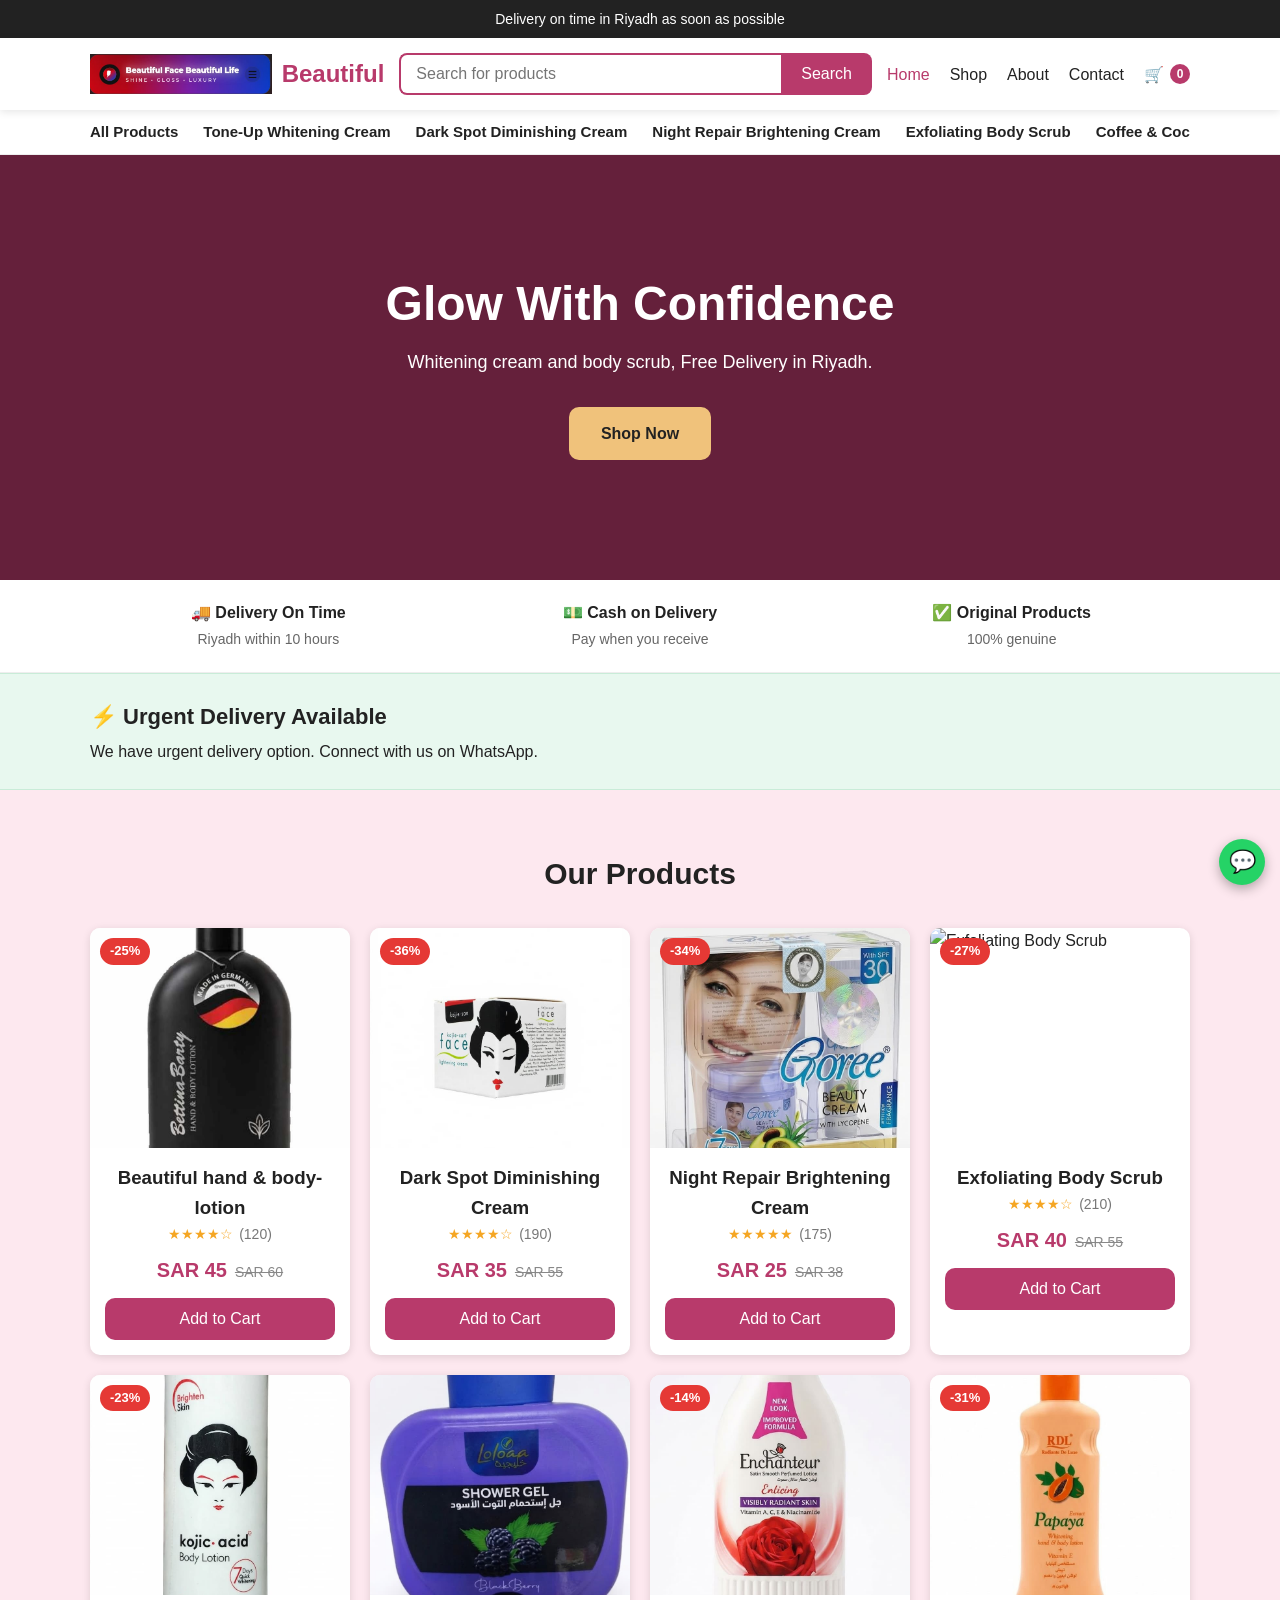
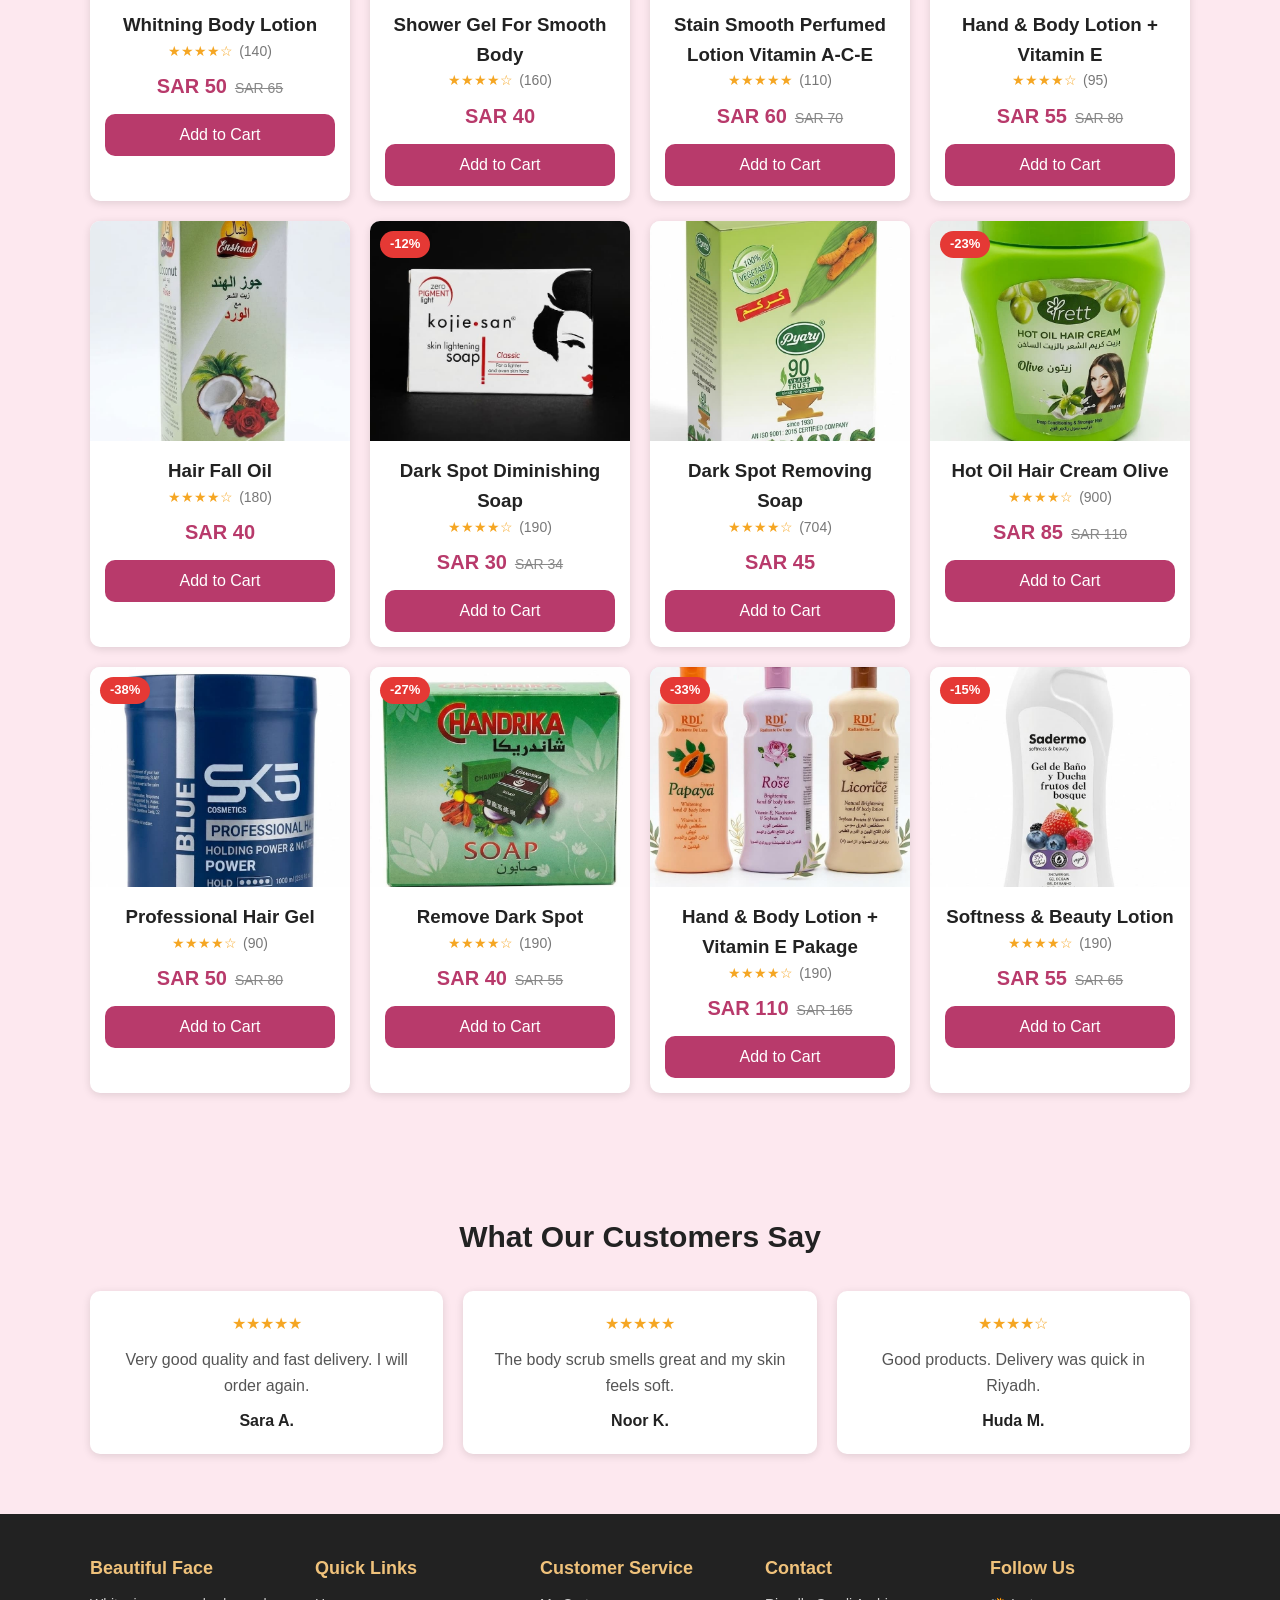
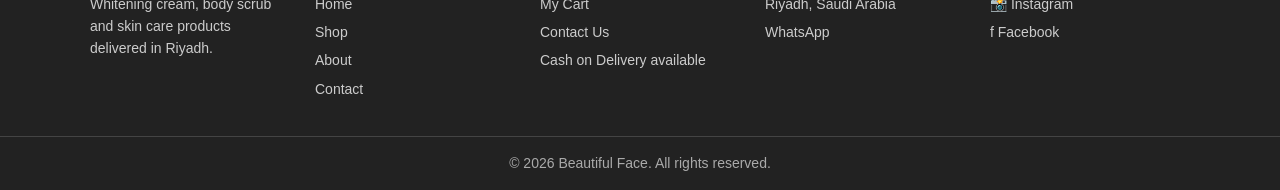
==== index.html @ 95f6a3e5 "Add files via upload" ====
<!doctype html>
<html lang="en">
  <head>
    <meta charset="UTF-8" />
    <meta name="viewport" content="width=device-width, initial-scale=1.0" />
    <meta name="description" content="Buy whitening cream and body scrub." />
    <title>Beautiful Face | Home</title>
    <link rel="icon" href="photos/logo.jpeg" />
    <meta name="theme-color" content="#b83a6b" />
    <link rel="stylesheet" href="style.css" />
    <meta property="og:type" content="website" />
    <meta property="og:title" content="Beautiful Face | Skin Care in Riyadh" />
    <meta
      property="og:description"
      content="Whitening cream, body scrub and hair care. Free delivery in Riyadh and Cash on Delivery."
    />
    <meta
      property="og:image"
      content="https://wasift22.github.io/saudiproperty/pictures/hero.jpeg"
    />
    <meta
      property="og:url"
      content="https://wasift22.github.io/saudiproperty/"
    />
  </head>
  <body>
    <div class="top-bar">Delivery on time in Riyadh as soon as possible</div>

    <header class="site-header">
      <div class="container header-inner">
        <a href="index.html" class="logo">
          <img src="photos/logo.jpeg" alt="Beautiful Face" />
          <span>Beautiful</span>
        </a>

        <button
          class="menu-toggle"
          type="button"
          aria-label="Open menu"
          aria-expanded="false"
        >
          ☰
        </button>

        <form class="search-box" action="shop.html">
          <input
            type="search"
            name="q"
            list="product-names"
            placeholder="Search for products"
            aria-label="Search"
          />
          <datalist id="product-names">
            <option value="Tone-Up Whitening Cream"></option>
            <option value="Dark Spot Diminishing Cream"></option>
            <option value="Night Repair Brightening Cream"></option>
            <option value="Exfoliating Body Scrub"></option>
            <option value="Coffee & Cocoa Firming Scrub"></option>
            <option value="Brightening Walnut"></option>
            <option value="Barrier Repair Moisturizer"></option>
            <option value="Anti-Aging & Firming Cream"></option>
            <option value="Hair Fall Oil"></option>
          </datalist>
          <button type="submit">Search</button>
        </form>

        <nav class="nav">
          <a href="index.html" class="active">Home</a>
          <a href="shop.html">Shop</a>
          <a href="about.html">About</a>
          <a href="contact.html">Contact</a>
          <a href="cart.html" class="cart-link"
            >🛒 <span class="cart-count">0</span></a
          >
        </nav>
      </div>
    </header>

    <nav class="category-bar">
      <div class="container category-inner">
        <a href="shop.html">All Products</a>
        <a href="shop.html?q=tone">Tone-Up Whitening Cream</a>
        <a href="shop.html?q=dark%20spot">Dark Spot Diminishing Cream</a>
        <a href="shop.html?q=night">Night Repair Brightening Cream</a>
        <a href="shop.html?q=exfoliating">Exfoliating Body Scrub</a>
        <a href="shop.html?q=coffee">Coffee &amp; Cocoa Firming Scrub</a>
        <a href="shop.html?q=walnut">Brightening Walnut</a>
        <a href="shop.html?q=barrier">Barrier Repair Moisturizer</a>
        <a href="shop.html?q=anti-aging">Anti-Aging &amp; Firming Cream</a>
        <a href="shop.html?q=hair">Hair Fall Oil</a>
        <a href="shop.html?cat=offers">Offers</a>
      </div>
    </nav>

    <main>
      <section class="hero">
        <div class="container">
          <h1>Glow With Confidence</h1>
          <p>Whitening cream and body scrub, Free Delivery in Riyadh.</p>
          <a href="shop.html" class="btn">Shop Now</a>
        </div>
      </section>

      <section class="features">
        <div class="container features-inner">
          <div class="feature">
            <strong>🚚 Delivery On Time</strong>
            <span>Riyadh within 10 hours</span>
          </div>
          <div class="feature">
            <strong>💵 Cash on Delivery</strong>
            <span>Pay when you receive</span>
          </div>
          <div class="feature">
            <strong>✅ Original Products</strong>
            <span>100% genuine</span>
          </div>
        </div>
      </section>

      <section class="urgent">
        <div class="container urgent-inner">
          <div class="urgent-text">
            <h2>⚡ Urgent Delivery Available</h2>
            <p>We have urgent delivery option. Connect with us on WhatsApp.</p>
          </div>
          <!-- <a href="https://wa.me/966576756048?text=Hello%2C%20I%20need%20urgent%20delivery"
             class="btn btn-whatsapp" target="_blank" rel="noopener">
            💬 Chat on WhatsApp
          </a> -->
        </div>
      </section>

      <section class="section">
        <div class="container">
          <h2 class="section-title">Our Products</h2>
          <div class="products" id="product-list"></div>
        </div>
      </section>

      <section class="section reviews">
        <div class="container">
          <h2 class="section-title">What Our Customers Say</h2>

          <div class="review-grid">
            <article class="review-card">
              <div class="stars">★★★★★</div>
              <p>Very good quality and fast delivery. I will order again.</p>
              <strong>Sara A.</strong>
            </article>

            <article class="review-card">
              <div class="stars">★★★★★</div>
              <p>The body scrub smells great and my skin feels soft.</p>
              <strong>Noor K.</strong>
            </article>

            <article class="review-card">
              <div class="stars">★★★★☆</div>
              <p>Good products. Delivery was quick in Riyadh.</p>
              <strong>Huda M.</strong>
            </article>
          </div>
        </div>
      </section>
    </main>

    <footer class="site-footer">
      <div class="container footer-grid">
        <div class="footer-col">
          <h3>Beautiful Face</h3>
          <p>
            Whitening cream, body scrub and skin care products delivered in
            Riyadh.
          </p>
        </div>

        <div class="footer-col">
          <h3>Quick Links</h3>
          <a href="index.html">Home</a>
          <a href="shop.html">Shop</a>
          <a href="about.html">About</a>
          <a href="contact.html">Contact</a>
        </div>

        <div class="footer-col">
          <h3>Customer Service</h3>
          <a href="cart.html">My Cart</a>
          <a href="contact.html">Contact Us</a>
          <p>Cash on Delivery available</p>
        </div>

        <div class="footer-col">
          <h3>Contact</h3>
          <p>Riyadh, Saudi Arabia</p>
          <a href="https://wa.me/966576756048" target="_blank" rel="noopener"
            >WhatsApp</a
          >
        </div>

        <div class="footer-col">
          <h3>Follow Us</h3>
          <a
            href="https://www.instagram.com/beauityy?srtk=cDZua3hvOWFvZWJ0"
            target="_blank"
            rel="noopener"
            >📸 Instagram</a
          >
          <a
            href="https://www.facebook.com/share/19V7PXWZJG/"
            target="_blank"
            rel="noopener"
            >f Facebook</a
          >
        </div>
      </div>

      <div class="footer-bottom">
        <p>© 2026 Beautiful Face. All rights reserved.</p>
      </div>
    </footer>

    <a
      href="https://wa.me/966576756048"
      class="whatsapp-float"
      target="_blank"
      rel="noopener"
      aria-label="Chat on WhatsApp"
      >💬</a
    >

    <script src="products.js"></script>
    <script src="script.js"></script>
  </body>
</html>
---- style.css ----
/* ==========================
   1. VARIABLES
   ========================== */
:root {
    --primary: #b83a6b;
    --accent: #f0c27b;
    --dark: #222;
    --light: #fff5f7;
    --white: #fff;
    --radius: 10px;
    --space: 20px;
}

/* ==========================
   2. RESET
   ========================== */
* {
    margin: 0;
    padding: 0;
    box-sizing: border-box;
}

/* ==========================
   3. BASE
   ========================== */
body {
    font-family: Arial, Helvetica, sans-serif;
    line-height: 1.6;
    color: var(--dark);
    background-color: var(--white);
    min-height: 100vh;
    display: flex;
    flex-direction: column;
}

main {
    flex: 1;
}

img {
    max-width: 100%;
    display: block;
}

a {
    color: inherit;
    text-decoration: none;
}

/* JavaScript se chhupai hui cheez hamesha chhupi rahe */
[hidden] {
    display: none !important;
}

/* ==========================
   4. LAYOUT
   ========================== */
.container {
    width: 90%;
    max-width: 1100px;
    margin: 0 auto;
}

.section {
    padding: 60px 0;
    background-color: #fde8ef;
}

.section-title {
    text-align: center;
    font-size: 30px;
    margin-bottom: 30px;
}

.center-text {
    text-align: center;
    max-width: 700px;
    margin: 0 auto 15px;
}

/* ==========================
   5. BUTTONS
   ========================== */
.btn {
    display: inline-block;
    background-color: var(--primary);
    color: var(--white);
    padding: 12px 24px;
    border-radius: var(--radius);
    transition: 0.3s;
}

.btn:hover {
    opacity: 0.85;
}

button.btn {
    border: none;
    cursor: pointer;
    font-size: 16px;
}

.btn-full {
    display: block;
    width: 100%;
    text-align: center;
    margin-top: 15px;
}

.btn-outline {
    background-color: transparent;
    color: var(--primary);
    border: 2px solid var(--primary);
}

.btn-whatsapp {
    background-color: #25d366;
    color: #fff;
}

/* ==========================
   6. TOP BAR
   ========================== */
.top-bar {
    background-color: var(--dark);
    color: var(--white);
    text-align: center;
    font-size: 14px;
    padding: 8px 10px;
}

/* ==========================
   7. HEADER
   ========================== */
.site-header {
    background-color: var(--white);
    box-shadow: 0 2px 8px rgba(0, 0, 0, 0.1);
    position: sticky;
    top: 0;
    z-index: 100;
}

.header-inner {
    display: flex;
    flex-wrap: wrap;
    justify-content: space-between;
    align-items: center;
    gap: 15px;
    padding: 15px 0;
}

.logo {
    display: flex;
    align-items: center;
    gap: 10px;
    font-size: 24px;
    font-weight: bold;
    color: var(--primary);
}

.logo img {
    height: 40px;
    width: auto;
}

/* Hamburger button */
.menu-toggle {
    background: none;
    border: 2px solid var(--primary);
    color: var(--primary);
    font-size: 22px;
    padding: 2px 12px;
    border-radius: 8px;
    cursor: pointer;
}

/* Search box */
.search-box {
    order: 3;
    width: 100%;
    display: flex;
}

.search-box input {
    flex: 1;
    padding: 10px 15px;
    border: 2px solid var(--primary);
    border-right: none;
    border-radius: 8px 0 0 8px;
    font-size: 16px;
}

.search-box input:focus {
    outline: none;
}

.search-box button {
    background-color: var(--primary);
    color: var(--white);
    border: none;
    padding: 0 20px;
    border-radius: 0 8px 8px 0;
    cursor: pointer;
    font-size: 16px;
}

/* Menu (phone par band, button se khulta hai) */
.nav {
    display: none;
    flex-direction: column;
    width: 100%;
    order: 4;
}

.nav.open {
    display: flex;
}

.nav a {
    transition: 0.3s;
    padding: 12px 0;
    border-top: 1px solid #eee;
}

.nav a:hover,
.nav a.active {
    color: var(--primary);
}

/* Cart icon aur number */
.cart-link {
    display: flex;
    align-items: center;
    gap: 6px;
}

.cart-count {
    background-color: var(--primary);
    color: var(--white);
    font-size: 12px;
    font-weight: bold;
    min-width: 20px;
    height: 20px;
    border-radius: 50%;
    display: flex;
    align-items: center;
    justify-content: center;
}

/* ==========================
   8. CATEGORY BAR
   ========================== */
.category-bar {
    background-color: var(--white);
    border-bottom: 1px solid #eee;
}

.category-inner {
    display: flex;
    gap: 25px;
    overflow-x: auto;
    white-space: nowrap;
    padding: 10px 0;
}

.category-inner a {
    font-weight: bold;
    font-size: 15px;
    transition: 0.3s;
}

.category-inner a:hover {
    color: var(--primary);
}

/* ==========================
   9. HERO AUR PAGE TITLE
   ========================== */
.hero {
    background-color: var(--primary);
    background-image: linear-gradient(rgba(0,0,0,0.45), rgba(0,0,0,0.45)), url("pictures/hero.jpeg");
    background-size: cover;
    background-position: center;
    color: var(--white);
    text-align: center;
    padding: 80px 0;
}

.hero h1 {
    font-size: 32px;
    line-height: 1.2;
    margin-bottom: 15px;
}

.hero p {
    font-size: 18px;
    max-width: 600px;
    margin: 0 auto 30px;
}

.hero .btn {
    background-color: var(--accent);
    color: var(--dark);
    font-weight: bold;
    padding: 14px 32px;
}

.page-title {
    background-color: var(--primary);
    color: var(--white);
    text-align: center;
    padding: 50px 0;
}

/* ==========================
   10. FEATURES AUR URGENT
   ========================== */
.features {
    background-color: var(--white);
    border-bottom: 1px solid #eee;
    padding: 20px 0;
}

.features-inner {
    display: grid;
    grid-template-columns: 1fr;
    gap: 15px;
    text-align: center;
}

.feature strong {
    display: block;
}

.feature span {
    font-size: 14px;
    color: #666;
}

.urgent {
    background-color: #e8f8ef;
    border-top: 1px solid #c9ecd8;
    border-bottom: 1px solid #c9ecd8;
    padding: 25px 0;
}

.urgent-inner {
    display: flex;
    flex-direction: column;
    align-items: center;
    gap: 15px;
    text-align: center;
}

.urgent-text h2 {
    font-size: 22px;
    margin-bottom: 5px;
}

.urgent .btn {
    padding: 8px 18px;
    font-size: 14px;
}

.cta {
    background-color: var(--primary);
    color: var(--white);
    text-align: center;
    padding: 40px 0;
}

.cta h2 {
    margin-bottom: 15px;
}

.cta .btn {
    background-color: var(--accent);
    color: var(--dark);
    font-weight: bold;
}

/* ==========================
   11. PRODUCTS
   ========================== */
.products {
    display: grid;
    grid-template-columns: 1fr;
    gap: var(--space);
}

.product-card {
    position: relative;
    background-color: var(--white);
    border-radius: var(--radius);
    overflow: hidden;
    box-shadow: 0 2px 8px rgba(0, 0, 0, 0.12);
    transition: 0.3s;
}

.product-card:hover {
    transform: translateY(-5px);
    box-shadow: 0 8px 20px rgba(0, 0, 0, 0.2);
}

.product-card img {
    width: 100%;
    height: 220px;
    object-fit: cover;
}

.product-info {
    padding: 15px;
    text-align: center;
}

.product-info .btn {
    display: block;
    width: 100%;
}

.badge {
    position: absolute;
    top: 10px;
    left: 10px;
    background-color: #e53935;
    color: var(--white);
    font-size: 13px;
    font-weight: bold;
    padding: 3px 10px;
    border-radius: 20px;
    z-index: 1;
}

.rating {
    display: flex;
    justify-content: center;
    align-items: center;
    gap: 6px;
    font-size: 14px;
}

.stars {
    color: #f5a623;
}

.review-count {
    color: #777;
}

.price-row {
    display: flex;
    justify-content: center;
    align-items: baseline;
    gap: 8px;
    margin: 8px 0 12px;
}

.price {
    color: var(--primary);
    font-weight: bold;
}

.price-row .price {
    font-size: 20px;
}

.old-price {
    color: #888;
    font-size: 14px;
}

/* ==========================
   SHOP TOOLBAR (filter aur sort)
   ========================== */
.shop-toolbar {
    display: flex;
    flex-direction: column;
    gap: 15px;
    background-color: var(--white);
    padding: 15px;
    border-radius: var(--radius);
    box-shadow: 0 2px 8px rgba(0, 0, 0, 0.12);
    margin-bottom: 15px;
}

.filter-chips {
    display: flex;
    gap: 8px;
    overflow-x: auto;
}

.chip {
    background-color: var(--white);
    color: var(--primary);
    border: 2px solid var(--primary);
    padding: 6px 16px;
    border-radius: 20px;
    font-size: 14px;
    font-weight: bold;
    cursor: pointer;
    white-space: nowrap;
    transition: 0.3s;
}

.chip:hover {
    background-color: var(--light);
}

.chip.active {
    background-color: var(--primary);
    color: var(--white);
}

.sort-box {
    display: flex;
    align-items: center;
    gap: 8px;
}

.sort-box label {
    font-size: 14px;
    font-weight: bold;
}

.sort-box select {
    flex: 1;
    padding: 8px 10px;
    border: 2px solid #ddd;
    border-radius: 8px;
    font-size: 15px;
    font-family: inherit;
    background-color: var(--white);
}

.result-count {
    color: #666;
    font-size: 14px;
    margin-bottom: 15px;
}

.no-results {
    grid-column: 1 / -1;
    text-align: center;
    padding: 40px 0;
    color: #666;
}


/* ==========================
   PRODUCT DETAIL PAGE
   ========================== */
.product-card h3 a:hover {
    color: var(--primary);
}

.crumb-bar {
    background-color: var(--white);
    border-bottom: 1px solid #eee;
    padding: 10px 0;
    font-size: 14px;
}

.breadcrumb {
    display: flex;
    flex-wrap: wrap;
    gap: 8px;
    color: #666;
}

.breadcrumb a:hover {
    color: var(--primary);
}

.detail-grid {
    display: grid;
    grid-template-columns: 1fr;
    gap: 30px;
    background-color: var(--white);
    padding: 20px;
    border-radius: var(--radius);
    box-shadow: 0 2px 8px rgba(0, 0, 0, 0.12);
}

.detail-image {
    position: relative;
}

.detail-image img {
    width: 100%;
    height: 340px;
    object-fit: cover;
    border-radius: var(--radius);
}

.detail-category {
    color: var(--primary);
    font-size: 14px;
    font-weight: bold;
}

.detail-info h1 {
    font-size: 26px;
    line-height: 1.3;
    margin: 4px 0 8px;
}

.detail-info .rating {
    justify-content: flex-start;
}

.detail-price {
    display: flex;
    flex-wrap: wrap;
    align-items: baseline;
    gap: 10px;
    margin: 12px 0;
}

.detail-price .price {
    font-size: 28px;
    margin: 0;
}

.save-text {
    color: #2e7d32;
    font-size: 14px;
    font-weight: bold;
}

.detail-desc {
    color: #555;
    margin-bottom: 12px;
}

.detail-points {
    list-style: none;
    margin-bottom: 18px;
    font-size: 14px;
    color: #444;
}

.detail-points li {
    margin-bottom: 4px;
}

.detail-buy {
    display: flex;
    align-items: center;
    gap: 15px;
    margin-bottom: 5px;
}

.detail-buy .btn {
    flex: 1;
    text-align: center;
}

.related {
    background-color: var(--white);
    padding: 50px 0;
}

/* ==========================
   12. CUSTOMER REVIEWS
   ========================== */
.review-grid {
    display: grid;
    grid-template-columns: 1fr;
    gap: var(--space);
}

.review-card {
    background-color: var(--white);
    padding: 20px;
    border-radius: var(--radius);
    box-shadow: 0 2px 8px rgba(0, 0, 0, 0.12);
    text-align: center;
}

.review-card p {
    margin: 10px 0;
    color: #555;
}

/* ==========================
   13. CART PAGE
   ========================== */
.steps {
    display: flex;
    justify-content: center;
    flex-wrap: wrap;
    gap: 10px;
    margin-top: 12px;
    font-size: 14px;
}

.steps span {
    opacity: 0.6;
}

.steps .current {
    opacity: 1;
    font-weight: bold;
}

.cart-layout {
    display: grid;
    grid-template-columns: 1fr;
    gap: 30px;
}

.cart-head {
    display: flex;
    justify-content: space-between;
    align-items: center;
    margin-bottom: 15px;
}

.cart-head h2 {
    font-size: 20px;
}

.cart-item {
    display: flex;
    align-items: center;
    flex-wrap: wrap;
    gap: 15px;
    background-color: var(--white);
    padding: 15px;
    border-radius: var(--radius);
    box-shadow: 0 2px 8px rgba(0, 0, 0, 0.12);
    margin-bottom: 15px;
}

.cart-item img {
    width: 80px;
    height: 80px;
    object-fit: cover;
    border-radius: 8px;
}

.cart-details {
    flex: 1;
    min-width: 140px;
}

.cart-item strong {
    min-width: 80px;
    text-align: right;
}

.qty {
    display: flex;
    align-items: center;
    gap: 10px;
}

.qty button {
    width: 32px;
    height: 32px;
    background-color: var(--white);
    color: var(--primary);
    border: 1px solid var(--primary);
    border-radius: 6px;
    font-size: 18px;
    cursor: pointer;
}

.remove {
    background: none;
    border: none;
    color: #c0392b;
    cursor: pointer;
}

.back-link {
    color: var(--primary);
    font-weight: bold;
}

/* Khali cart */
.empty-cart {
    background-color: var(--white);
    text-align: center;
    padding: 50px 20px;
    border-radius: var(--radius);
    box-shadow: 0 2px 8px rgba(0, 0, 0, 0.12);
}

.empty-icon {
    font-size: 48px;
}

.empty-cart h3 {
    margin: 10px 0 5px;
}

.empty-cart p {
    margin-bottom: 20px;
    color: #666;
}

.cart-layout.cart-empty {
    grid-template-columns: 1fr;
}

/* Order summary */
.summary {
    background-color: var(--white);
    padding: 20px;
    border-radius: var(--radius);
    box-shadow: 0 2px 8px rgba(0, 0, 0, 0.12);
    height: fit-content;
}

.summary h2 {
    margin-bottom: 15px;
}

.summary-row {
    display: flex;
    justify-content: space-between;
    margin-bottom: 10px;
}

.summary-total {
    border-top: 2px solid #eee;
    padding-top: 10px;
    font-weight: bold;
    font-size: 20px;
}

.summary-actions .btn {
    margin-top: 10px;
}

.summary-note {
    margin-top: 15px;
    font-size: 13px;
    color: #666;
    text-align: center;
}

/* ==========================
   14. CHECKOUT AUR FORMS
   ========================== */
.checkout-form {
    background-color: var(--white);
    padding: 20px;
    border-radius: var(--radius);
    box-shadow: 0 2px 8px rgba(0, 0, 0, 0.12);
}

.checkout-form h2 {
    margin: 10px 0 15px;
}

.form-group {
    margin-bottom: 15px;
}

.form-group label {
    display: block;
    margin-bottom: 5px;
    font-weight: bold;
}

.form-group input,
.form-group textarea {
    width: 100%;
    padding: 10px;
    border: 2px solid #ddd;
    border-radius: 8px;
    font-family: inherit;
    font-size: 16px;
}

.form-group input:focus,
.form-group textarea:focus {
    outline: none;
    border-color: var(--primary);
}

.radio-option {
    display: block;
    padding: 12px;
    border: 2px solid #ddd;
    border-radius: 8px;
    margin-bottom: 10px;
    cursor: pointer;
}

.thanks {
    text-align: center;
    padding: 40px 0;
}

.thanks p {
    margin: 15px 0 25px;
}

.thanks-icon {
    font-size: 56px;
    margin-bottom: 5px;
}

.thanks h2 {
    margin-bottom: 5px;
}

.thanks-actions {
    display: flex;
    flex-wrap: wrap;
    justify-content: center;
    gap: 12px;
    margin-top: 10px;
}

/* ==========================
   CONTACT PAGE
   ========================== */
.page-title p {
    margin-top: 8px;
    opacity: 0.9;
}

/* Rabta ke cards */
.info-cards {
    background-color: var(--white);
    padding: 30px 0;
    border-bottom: 1px solid #eee;
}

.info-grid {
    display: grid;
    grid-template-columns: 1fr;
    gap: 15px;
}

.info-card {
    display: block;
    text-align: center;
    padding: 20px;
    border: 1px solid #eee;
    border-radius: var(--radius);
    transition: 0.3s;
}

.info-card:hover {
    border-color: var(--primary);
    transform: translateY(-3px);
}

.info-icon {
    font-size: 30px;
}

.info-card h3 {
    margin: 8px 0 4px;
    font-size: 17px;
}

.info-card p {
    font-size: 14px;
    color: #666;
}

/* Form aur side box */
.contact-layout {
    display: grid;
    grid-template-columns: 1fr;
    gap: 30px;
}

.form-group select {
    width: 100%;
    padding: 10px;
    border: 2px solid #ddd;
    border-radius: 8px;
    font-family: inherit;
    font-size: 16px;
    background-color: var(--white);
}

.form-group select:focus {
    outline: none;
    border-color: var(--primary);
}

.form-actions .btn {
    margin-top: 10px;
}

.side-text {
    margin-bottom: 5px;
    color: #555;
}

.side-heading {
    margin: 25px 0 10px;
}

.side-link {
    display: block;
    margin-bottom: 8px;
    color: var(--primary);
    font-weight: bold;
}

/* Map */
.map-section {
    background-color: var(--white);
    padding: 50px 0;
}

.map-box iframe {
    width: 100%;
    height: 300px;
    border: 0;
    border-radius: var(--radius);
}

/* FAQ */
.faq-list {
    max-width: 800px;
    margin: 0 auto;
}

.faq-list details {
    background-color: var(--white);
    border-radius: var(--radius);
    box-shadow: 0 2px 8px rgba(0, 0, 0, 0.12);
    padding: 14px 18px;
    margin-bottom: 10px;
}

.faq-list summary {
    cursor: pointer;
    font-weight: bold;
}

.faq-list details p {
    margin-top: 10px;
    color: #555;
}


/* ==========================
   ABOUT PAGE
   ========================== */
.about-story {
    display: grid;
    grid-template-columns: 1fr;
    gap: 30px;
    align-items: center;
}

.about-text h2 {
    font-size: 28px;
    margin-bottom: 15px;
}

.about-text p {
    margin-bottom: 12px;
    color: #555;
}

.about-text .btn {
    margin-top: 10px;
}

.about-img {
    width: 100%;
    height: 320px;
    object-fit: cover;
    border-radius: var(--radius);
    box-shadow: 0 4px 14px rgba(0, 0, 0, 0.15);
}

/* Numbers ki patti */
.stats-bar {
    background-color: var(--primary);
    color: var(--white);
    padding: 35px 0;
}

.stats-grid {
    display: grid;
    grid-template-columns: repeat(2, 1fr);
    gap: 20px;
    text-align: center;
}

.stat strong {
    display: block;
    font-size: 30px;
    line-height: 1.2;
}

.stat span {
    font-size: 14px;
    opacity: 0.9;
}

/* Hum kyun */
.about-why {
    background-color: var(--white);
    padding: 50px 0;
}

/* Hum kaise kaam karte hain */
.how-grid {
    display: grid;
    grid-template-columns: 1fr;
    gap: var(--space);
}

.how-card {
    background-color: var(--white);
    padding: 25px 20px;
    border-radius: var(--radius);
    box-shadow: 0 2px 8px rgba(0, 0, 0, 0.12);
    text-align: center;
}

.how-number {
    display: flex;
    align-items: center;
    justify-content: center;
    width: 40px;
    height: 40px;
    margin: 0 auto 10px;
    background-color: var(--primary);
    color: var(--white);
    font-weight: bold;
    border-radius: 50%;
}

.how-card h3 {
    margin-bottom: 6px;
}

.how-card p {
    font-size: 14px;
    color: #666;
}


/* ==========================
   15. FOOTER
   ========================== */
.site-footer {
    background-color: var(--dark);
    color: var(--white);
    padding: 40px 0 0;
}

.footer-grid {
    display: grid;
    grid-template-columns: 1fr;
    gap: 25px;
}

.footer-col h3 {
    margin-bottom: 10px;
    font-size: 18px;
    color: var(--accent);
}

.footer-col a,
.footer-col p {
    display: block;
    font-size: 14px;
    color: #ccc;
    margin-bottom: 6px;
}

.footer-col a:hover {
    color: var(--white);
}

.footer-bottom {
    margin-top: 30px;
    padding: 15px 0;
    border-top: 1px solid #444;
    text-align: center;
    font-size: 14px;
    color: #aaa;
}

/* ==========================
   16. FLOATING WHATSAPP
   ========================== */
.whatsapp-float {
    position: fixed;
    bottom: 15px;
    right: 15px;
    width: 46px;
    height: 46px;
    background-color: #25d366;
    color: var(--white);
    font-size: 22px;
    border-radius: 50%;
    display: flex;
    align-items: center;
    justify-content: center;
    box-shadow: 0 4px 12px rgba(0, 0, 0, 0.3);
    z-index: 200;
    transition: 0.3s;
}

.whatsapp-float:hover {
    transform: scale(1.1);
}

/* ==========================
   17. RESPONSIVE (hamesha sab se aakhir mein)
   ========================== */
@media (min-width: 600px) {
    .products {
        grid-template-columns: repeat(2, 1fr);
    }

    .footer-grid {
        grid-template-columns: repeat(2, 1fr);
    }
}

@media (min-width: 900px) {
    .products {
        grid-template-columns: repeat(4, 1fr);
    }

    .hero {
        padding: 120px 0;
    }

    .hero h1 {
        font-size: 48px;
    }

    .cart-layout {
        grid-template-columns: 2fr 1fr;
    }

    .search-box {
        order: 0;
        width: auto;
        flex: 1;
        max-width: 500px;
    }

    .menu-toggle {
        display: none;
    }

    .nav {
        display: flex;
        flex-direction: row;
        width: auto;
        order: 0;
        gap: 20px;
    }

    .nav a {
        padding: 0;
        border-top: none;
    }

    .features-inner {
        grid-template-columns: repeat(3, 1fr);
    }

    .urgent-inner {
        flex-direction: row;
        justify-content: space-between;
        text-align: left;
    }

    .review-grid {
        grid-template-columns: repeat(3, 1fr);
    }

    .footer-grid {
        grid-template-columns: repeat(5, 1fr);
    }

        .shop-toolbar {
        flex-direction: row;
        justify-content: space-between;
        align-items: center;
    }

    .sort-box select {
        flex: none;
    }

        .detail-grid {
        grid-template-columns: 1fr 1fr;
        padding: 30px;
    }

    .detail-image img {
        height: 440px;
    }
}
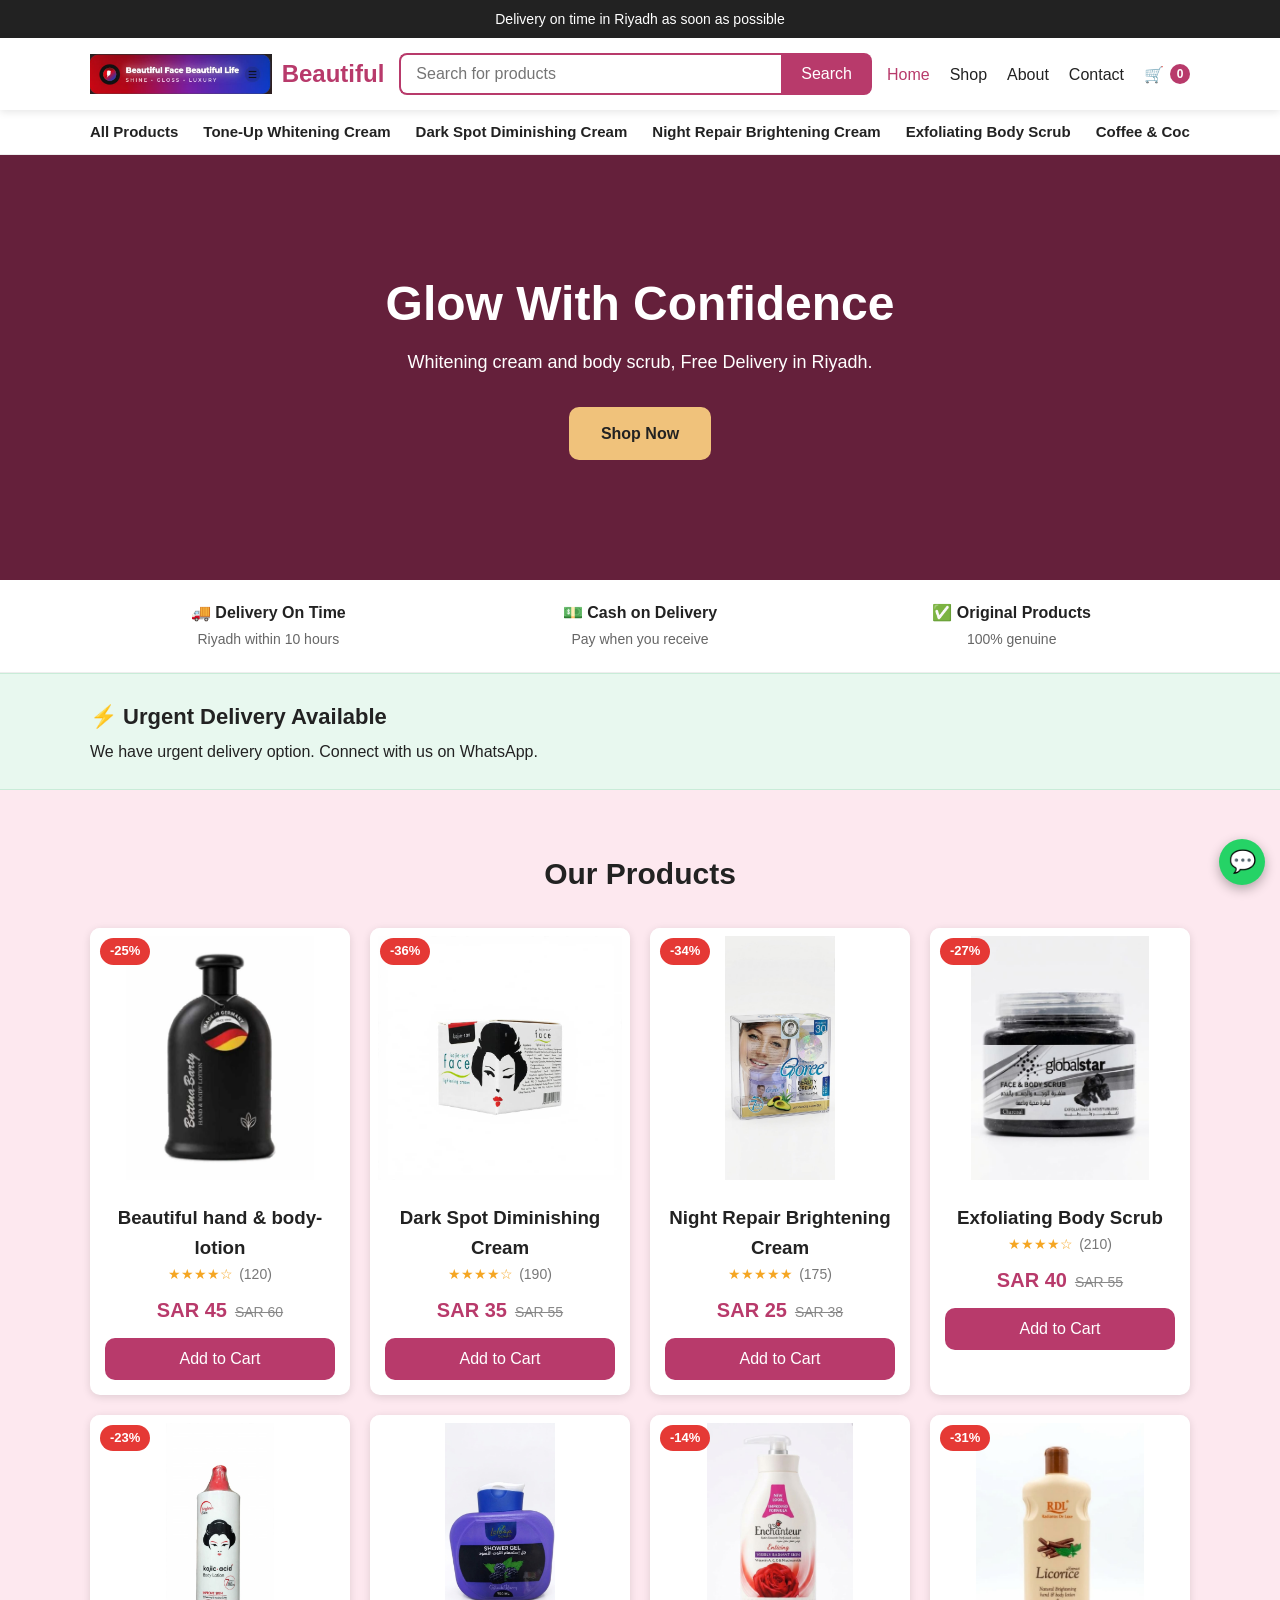
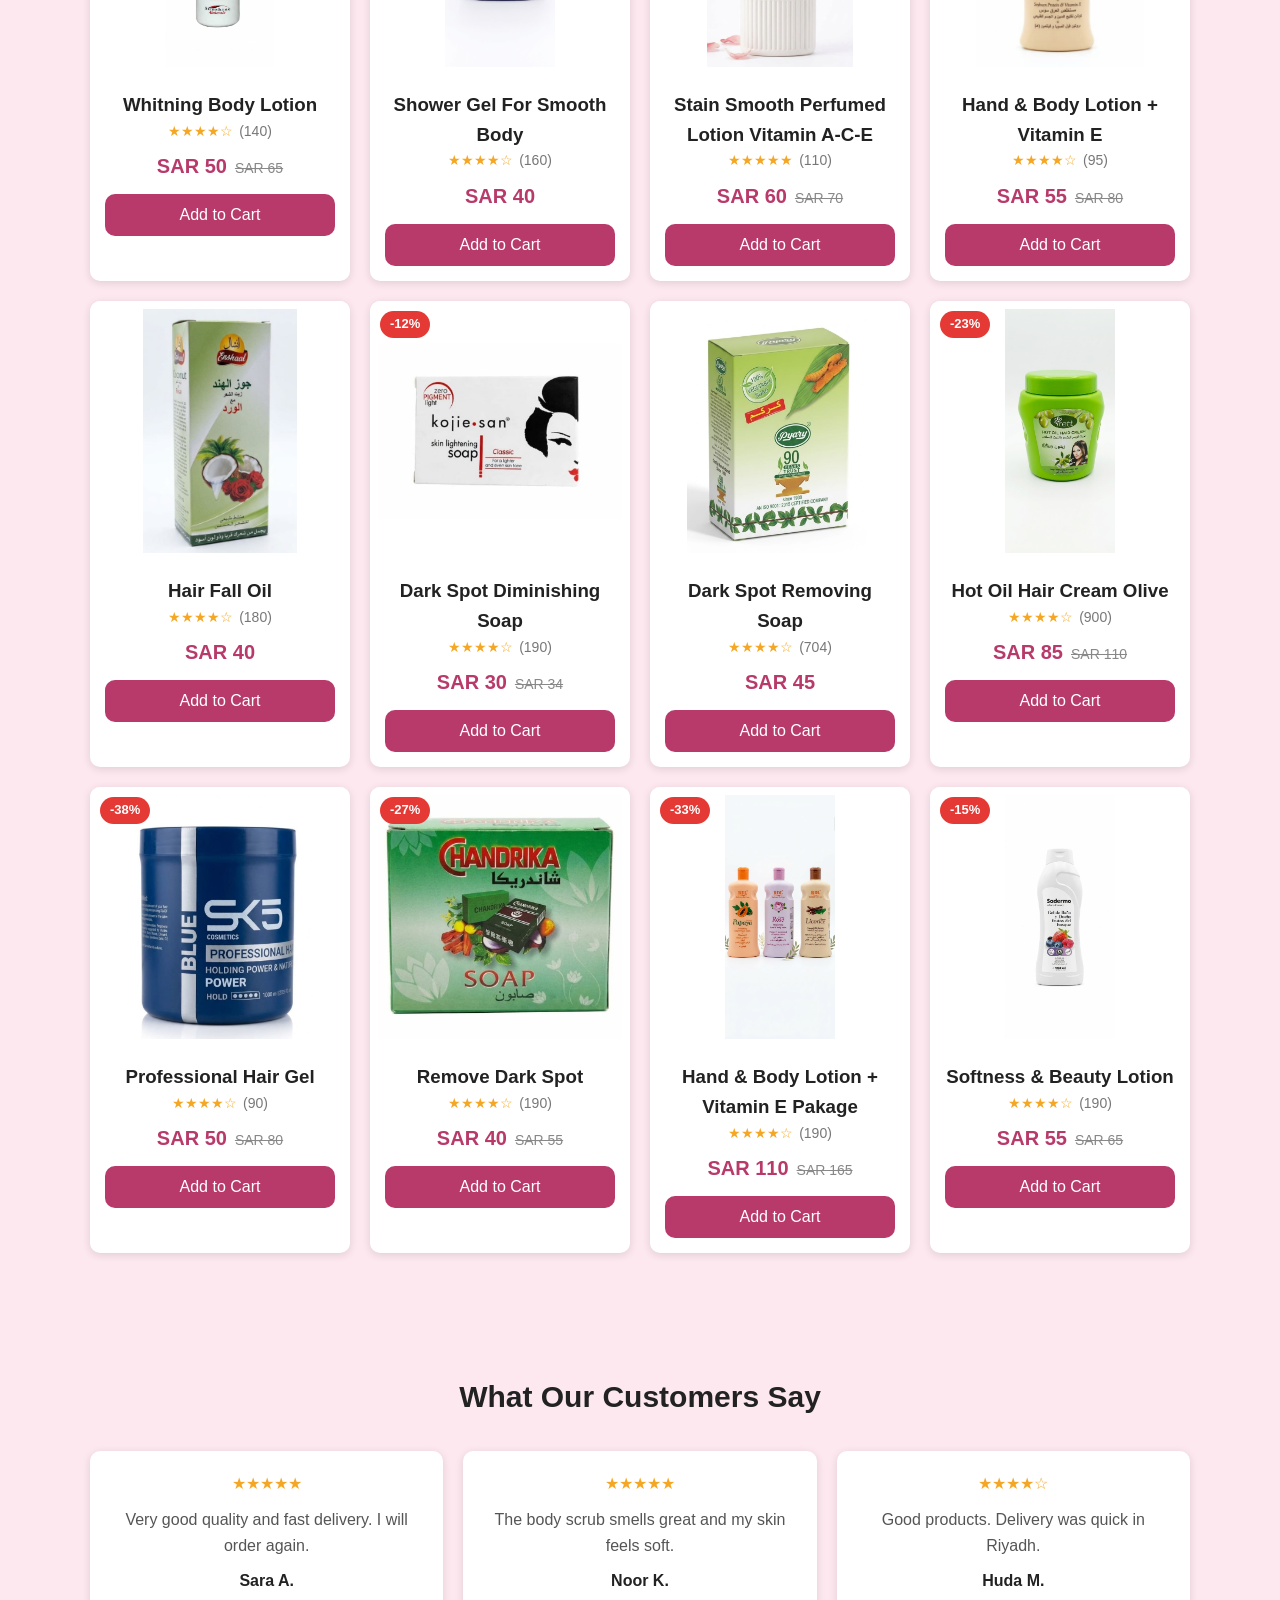
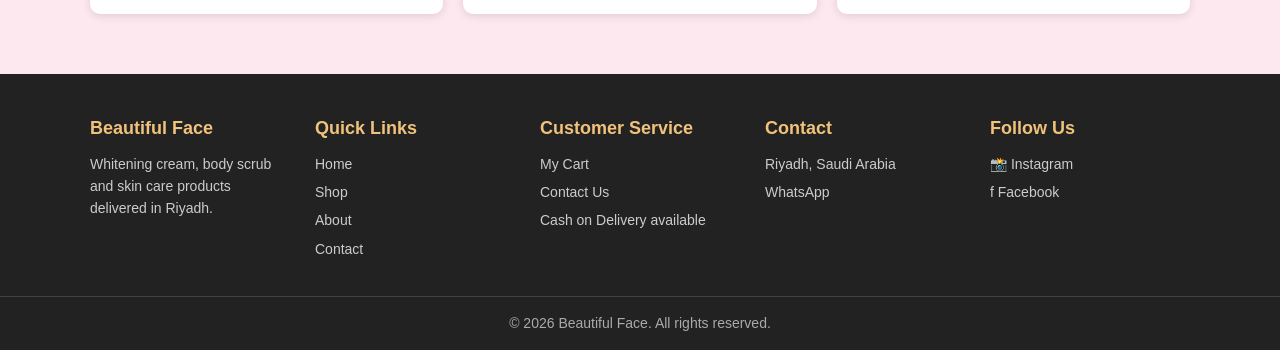
==== commit debf0571: "Update index.html" ====
--- a/index.html
+++ b/index.html
@@ -14,14 +14,8 @@
       property="og:description"
       content="Whitening cream, body scrub and hair care. Free delivery in Riyadh and Cash on Delivery."
     />
-    <meta
-      property="og:image"
-      content="https://wasift22.github.io/saudiproperty/pictures/hero.jpeg"
-    />
-    <meta
-      property="og:url"
-      content="https://wasift22.github.io/saudiproperty/"
-    />
+   <meta property="og:image" content="https://wasift22.github.io/Beautiful-Face/photos/hero.jpeg" />
+<meta property="og:url" content="https://wasift22.github.io/Beautiful-Face/" />
   </head>
   <body>
     <div class="top-bar">Delivery on time in Riyadh as soon as possible</div>
--- a/style.css
+++ b/style.css
@@ -404,8 +404,10 @@
 
 .product-card img {
     width: 100%;
-    height: 220px;
-    object-fit: cover;
+    aspect-ratio: 1 / 1;
+    object-fit: contain;
+    background-color: #fff;
+    padding: 8px;
 }
 
 .product-info {
@@ -587,8 +589,9 @@
 
 .detail-image img {
     width: 100%;
-    height: 340px;
-    object-fit: cover;
+    aspect-ratio: 1 / 1;
+    object-fit: contain;
+    background-color: #fff;
     border-radius: var(--radius);
 }
 
@@ -1300,7 +1303,4 @@
         padding: 30px;
     }
 
-    .detail-image img {
-        height: 440px;
-    }
-}+}
